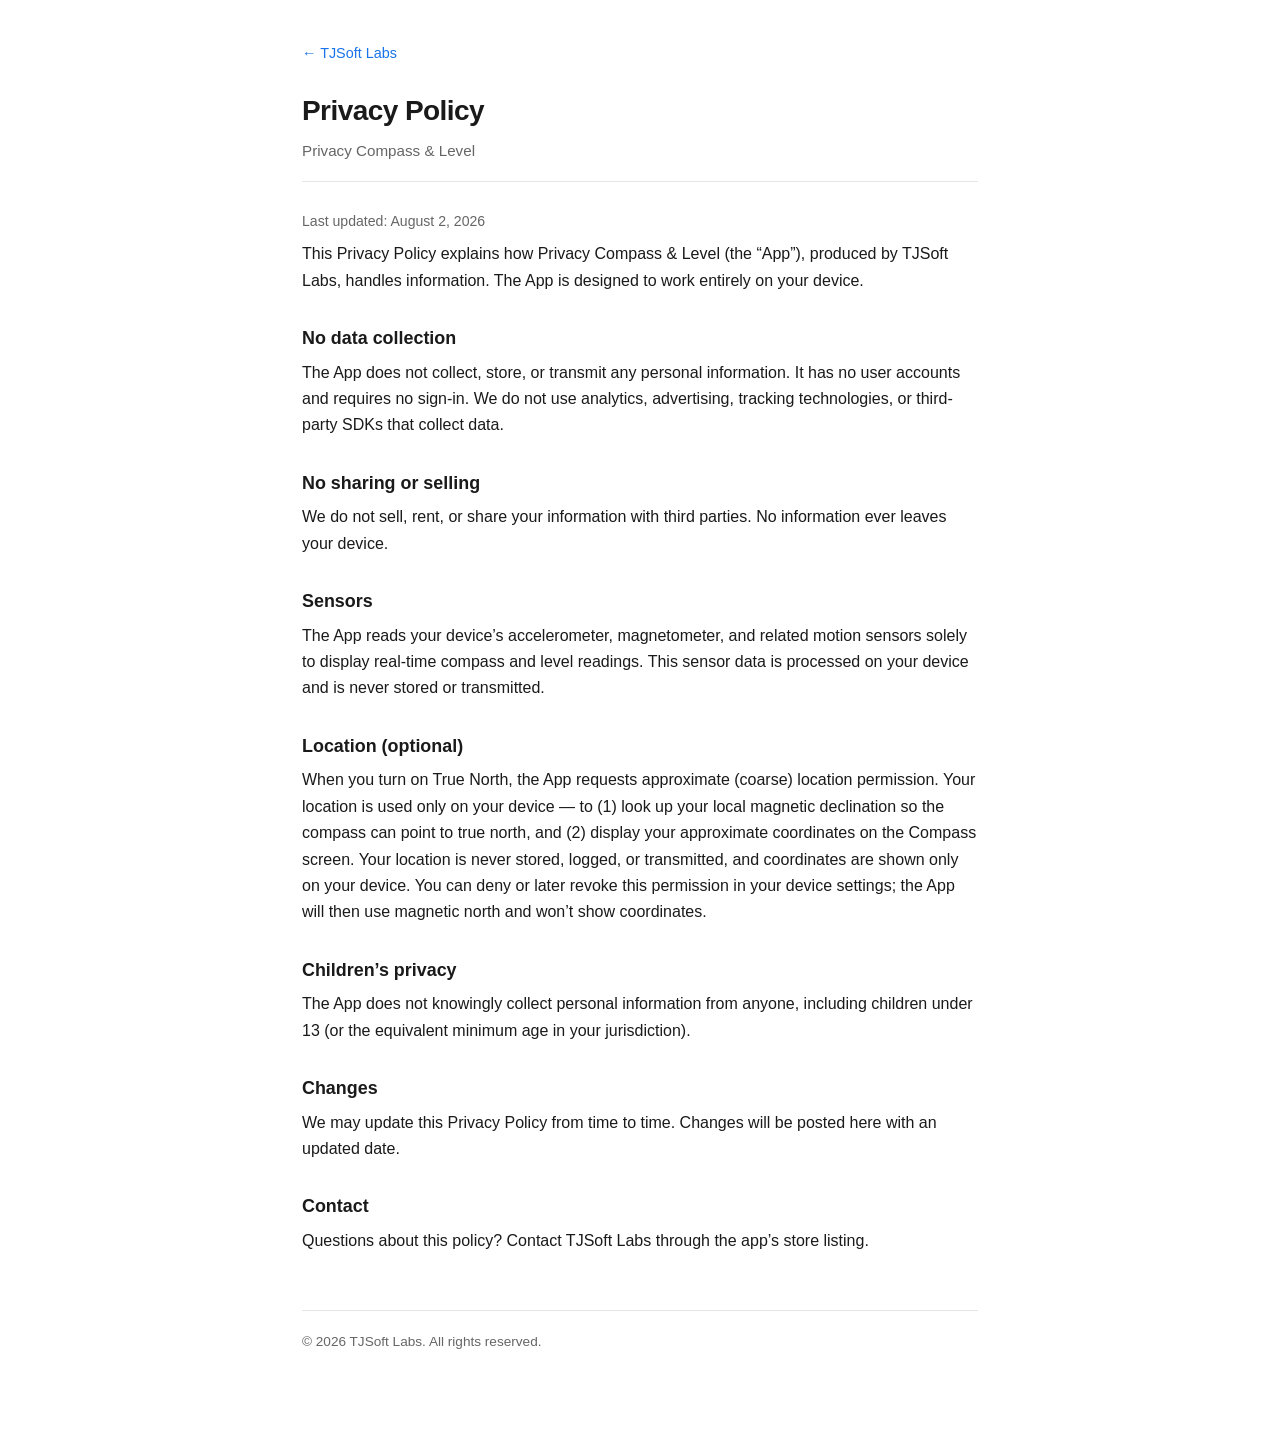
==== compass-level/privacy.html @ f6b7a0ed "Add TJSoft Labs legal pages: Compass and Level privacy and terms" ====
<!doctype html>
<html lang="en">
<head>
<meta charset="utf-8">
<meta name="viewport" content="width=device-width, initial-scale=1">
<title>Privacy Policy — Privacy Compass &amp; Level</title>
<link rel="stylesheet" href="../style.css">
</head>
<body>
<div class="wrap">
  <a class="back" href="../index.html">&larr; TJSoft Labs</a>
  <header class="site">
    <h1>Privacy Policy</h1>
    <p class="sub">Privacy Compass &amp; Level</p>
  </header>
  <p class="updated">Last updated: August 2, 2026</p>

  <p>This Privacy Policy explains how Privacy Compass &amp; Level (the &ldquo;App&rdquo;), produced by
  TJSoft Labs, handles information. The App is designed to work entirely on your device.</p>

  <h2>No data collection</h2>
  <p>The App does not collect, store, or transmit any personal information. It has no user accounts
  and requires no sign-in. We do not use analytics, advertising, tracking technologies, or
  third-party SDKs that collect data.</p>

  <h2>No sharing or selling</h2>
  <p>We do not sell, rent, or share your information with third parties. No information ever leaves
  your device.</p>

  <h2>Sensors</h2>
  <p>The App reads your device&rsquo;s accelerometer, magnetometer, and related motion sensors solely
  to display real-time compass and level readings. This sensor data is processed on your device and
  is never stored or transmitted.</p>

  <h2>Location (optional)</h2>
  <p>When you turn on True North, the App requests approximate (coarse) location permission. Your
  location is used only on your device &mdash; to (1) look up your local magnetic declination so the
  compass can point to true north, and (2) display your approximate coordinates on the Compass
  screen. Your location is never stored, logged, or transmitted, and coordinates are shown only on
  your device. You can deny or later revoke this permission in your device settings; the App will
  then use magnetic north and won&rsquo;t show coordinates.</p>

  <h2>Children&rsquo;s privacy</h2>
  <p>The App does not knowingly collect personal information from anyone, including children under 13
  (or the equivalent minimum age in your jurisdiction).</p>

  <h2>Changes</h2>
  <p>We may update this Privacy Policy from time to time. Changes will be posted here with an updated
  date.</p>

  <h2>Contact</h2>
  <p>Questions about this policy? Contact TJSoft Labs through the app&rsquo;s store listing.</p>

  <footer>&copy; 2026 TJSoft Labs. All rights reserved.</footer>
</div>
</body>
</html>
---- style.css ----
:root { color-scheme: light dark; }
* { box-sizing: border-box; }
body {
  margin: 0;
  font-family: -apple-system, BlinkMacSystemFont, "Segoe UI", Roboto, Helvetica, Arial, sans-serif;
  line-height: 1.65;
  color: #1a1a1a;
  background: #ffffff;
}
.wrap { max-width: 720px; margin: 0 auto; padding: 40px 22px 80px; }
header.site { border-bottom: 1px solid #e5e5e5; padding-bottom: 18px; margin-bottom: 28px; }
h1 { font-size: 1.75rem; margin: 0 0 4px; letter-spacing: -0.02em; }
.sub { color: #666; font-size: 0.95rem; margin: 0; }
.updated { color: #666; font-size: 0.88rem; margin: 0 0 8px; }
h2 { font-size: 1.12rem; margin-top: 30px; margin-bottom: 6px; }
p { margin: 0 0 14px; }
a { color: #1a73e8; text-decoration: none; }
a:hover { text-decoration: underline; }
.back { display: inline-block; margin-bottom: 22px; font-size: 0.9rem; }
.card {
  display: block; border: 1px solid #e5e5e5; border-radius: 12px;
  padding: 18px 20px; margin: 12px 0; text-decoration: none; color: inherit;
  font-weight: 600;
}
.card:hover { border-color: #1a73e8; text-decoration: none; }
footer { margin-top: 56px; padding-top: 20px; border-top: 1px solid #e5e5e5; color: #666; font-size: 0.85rem; }
@media (prefers-color-scheme: dark) {
  body { color: #e6e6e6; background: #0f1115; }
  header.site, footer, .card { border-color: #2a2d34; }
  .sub, .updated, footer { color: #9aa0a6; }
  a { color: #8ab4f8; }
  .card:hover { border-color: #8ab4f8; }
}
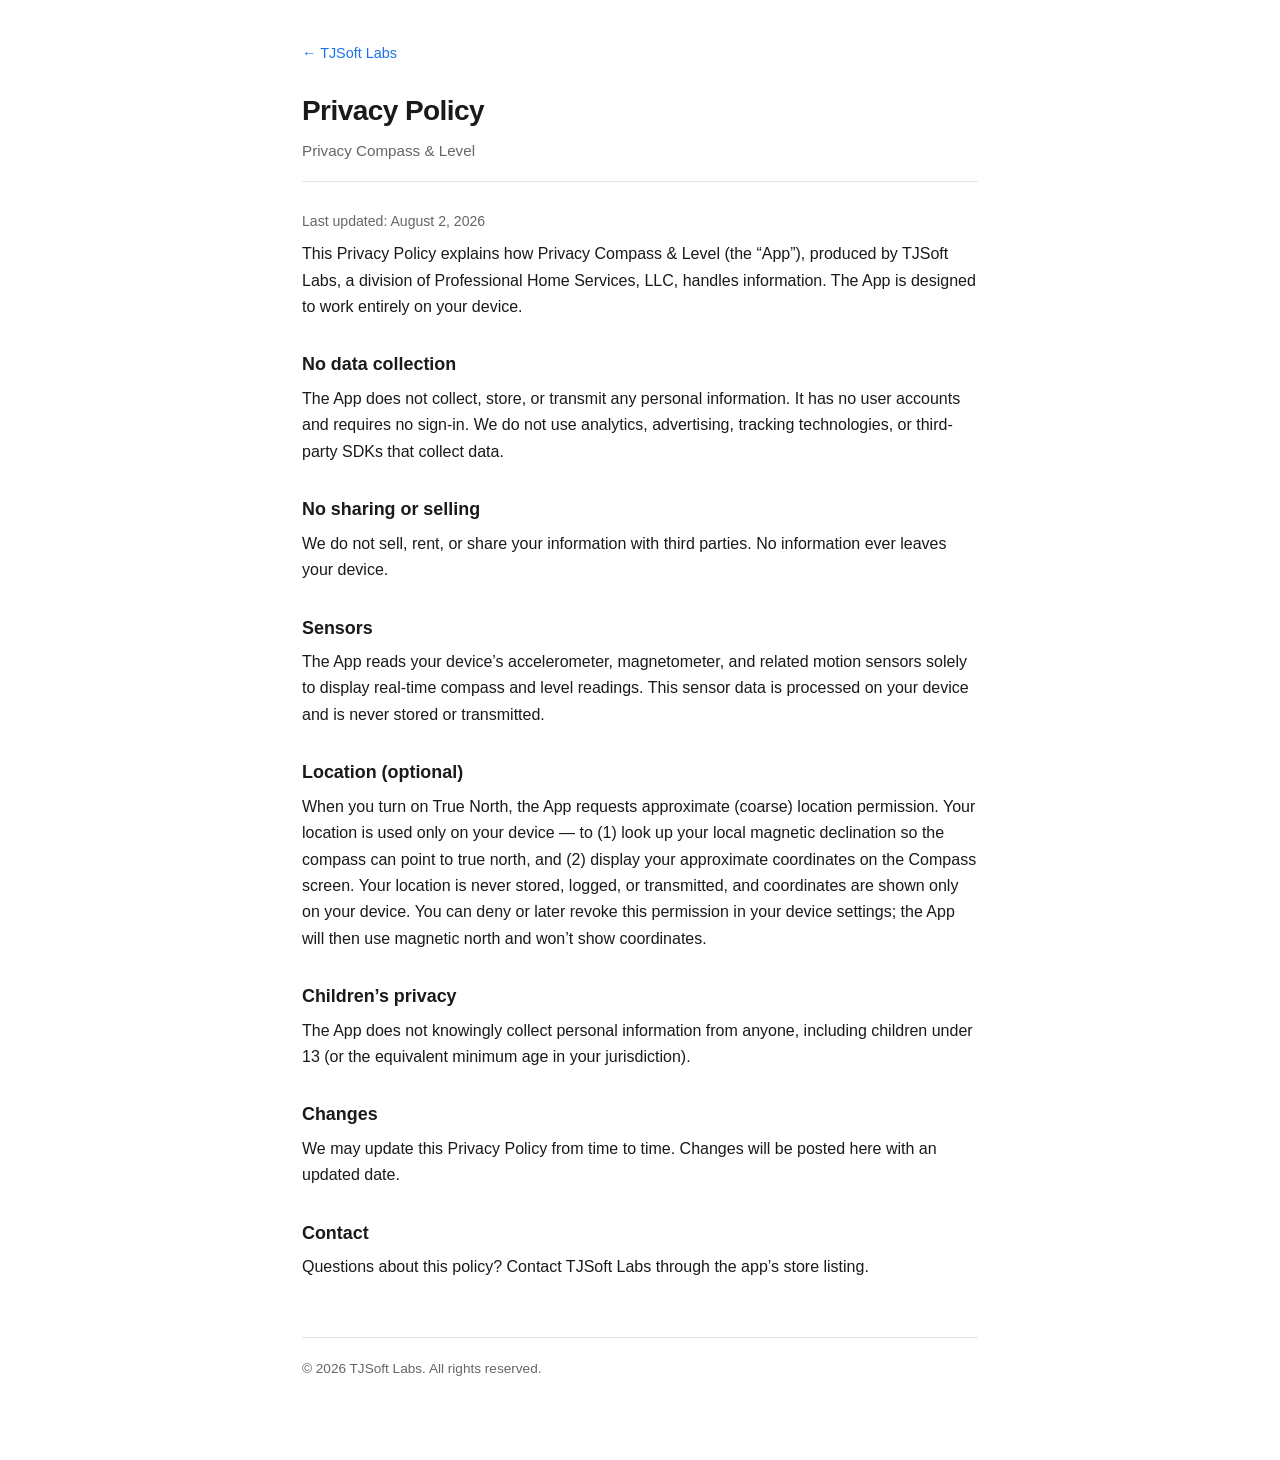
==== commit fe264e1f: "Add tjsoftapps.com custom domain, company landing page, and legal entity attribution" ====
--- a/compass-level/privacy.html
+++ b/compass-level/privacy.html
@@ -16,7 +16,8 @@
   <p class="updated">Last updated: August 2, 2026</p>
 
   <p>This Privacy Policy explains how Privacy Compass &amp; Level (the &ldquo;App&rdquo;), produced by
-  TJSoft Labs, handles information. The App is designed to work entirely on your device.</p>
+  TJSoft Labs, a division of Professional Home Services, LLC, handles information. The App is
+  designed to work entirely on your device.</p>
 
   <h2>No data collection</h2>
   <p>The App does not collect, store, or transmit any personal information. It has no user accounts
--- a/style.css
+++ b/style.css
@@ -13,6 +13,8 @@
 .sub { color: #666; font-size: 0.95rem; margin: 0; }
 .updated { color: #666; font-size: 0.88rem; margin: 0 0 8px; }
 h2 { font-size: 1.12rem; margin-top: 30px; margin-bottom: 6px; }
+h3 { font-size: 1.02rem; margin: 0 0 6px; }
+.app { border: 1px solid #e5e5e5; border-radius: 12px; padding: 18px 20px; margin: 12px 0; }
 p { margin: 0 0 14px; }
 a { color: #1a73e8; text-decoration: none; }
 a:hover { text-decoration: underline; }
@@ -26,7 +28,7 @@
 footer { margin-top: 56px; padding-top: 20px; border-top: 1px solid #e5e5e5; color: #666; font-size: 0.85rem; }
 @media (prefers-color-scheme: dark) {
   body { color: #e6e6e6; background: #0f1115; }
-  header.site, footer, .card { border-color: #2a2d34; }
+  header.site, footer, .card, .app { border-color: #2a2d34; }
   .sub, .updated, footer { color: #9aa0a6; }
   a { color: #8ab4f8; }
   .card:hover { border-color: #8ab4f8; }
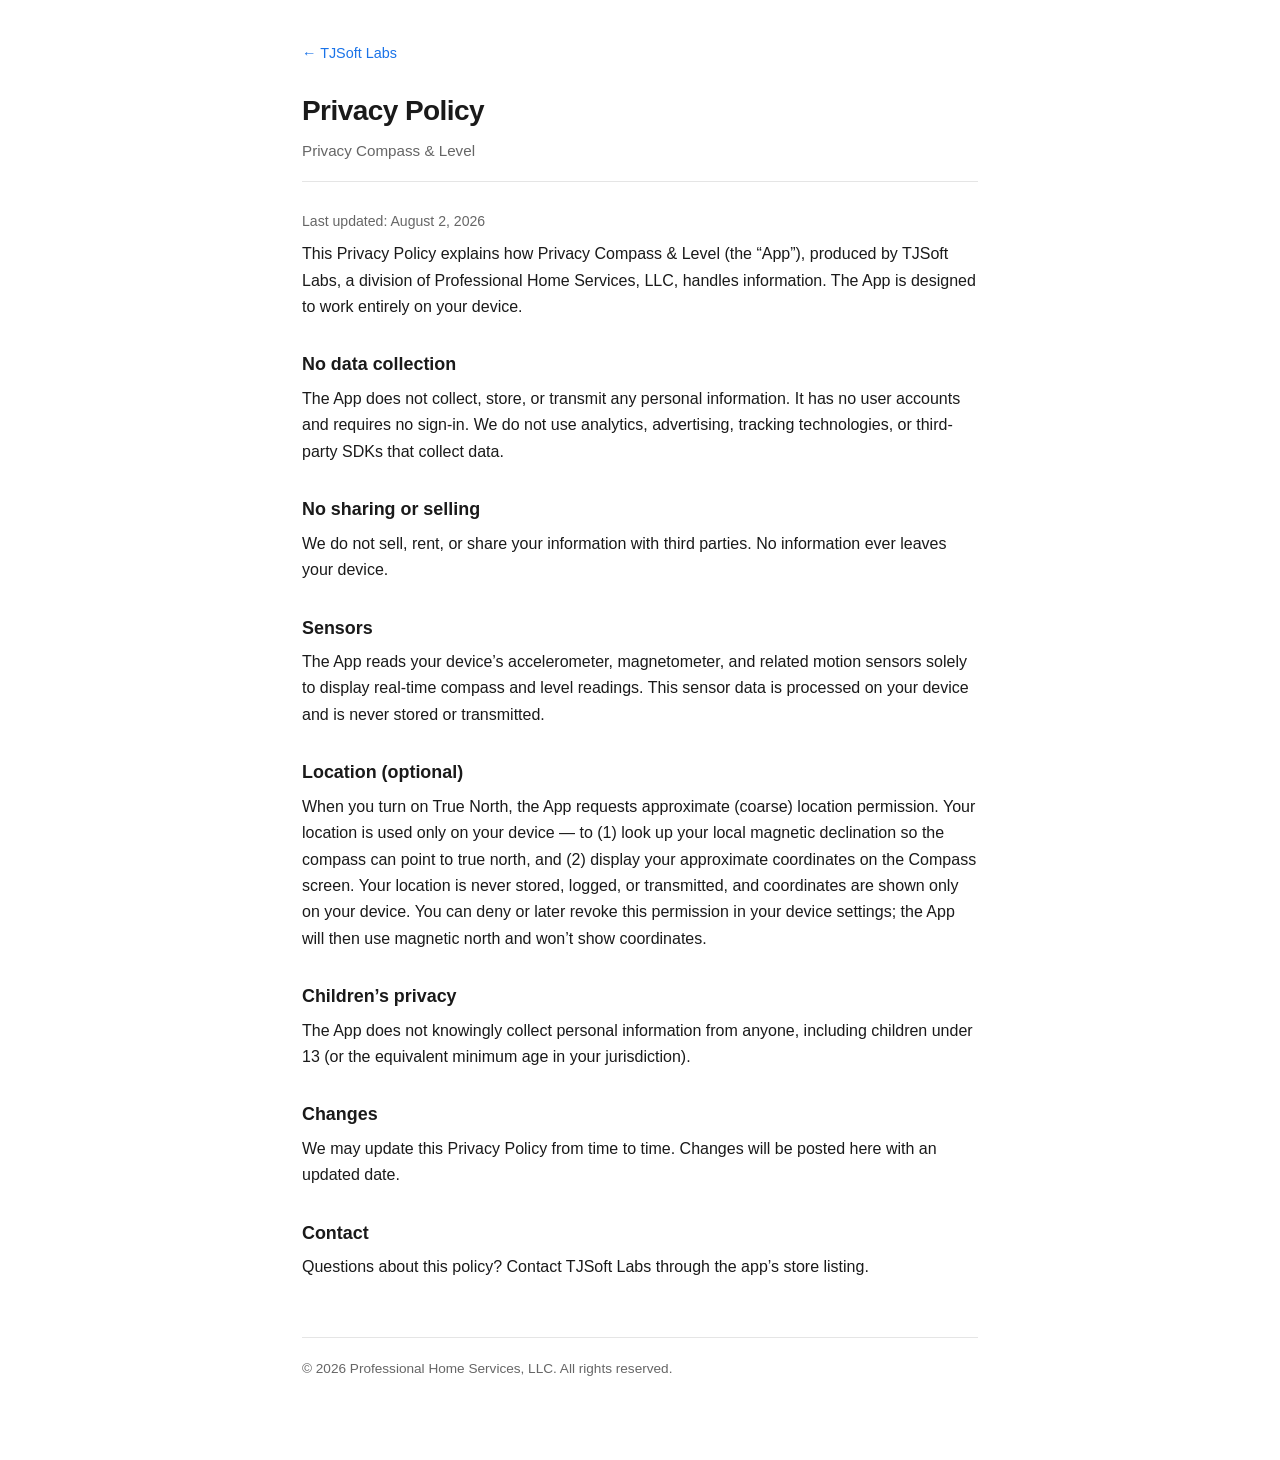
==== commit 5ba919d4: "Name the legal entity consistently in the Compass and Level legal texts" ====
--- a/compass-level/privacy.html
+++ b/compass-level/privacy.html
@@ -52,7 +52,7 @@
   <h2>Contact</h2>
   <p>Questions about this policy? Contact TJSoft Labs through the app&rsquo;s store listing.</p>
 
-  <footer>&copy; 2026 TJSoft Labs. All rights reserved.</footer>
+  <footer>&copy; 2026 Professional Home Services, LLC. All rights reserved.</footer>
 </div>
 </body>
 </html>
